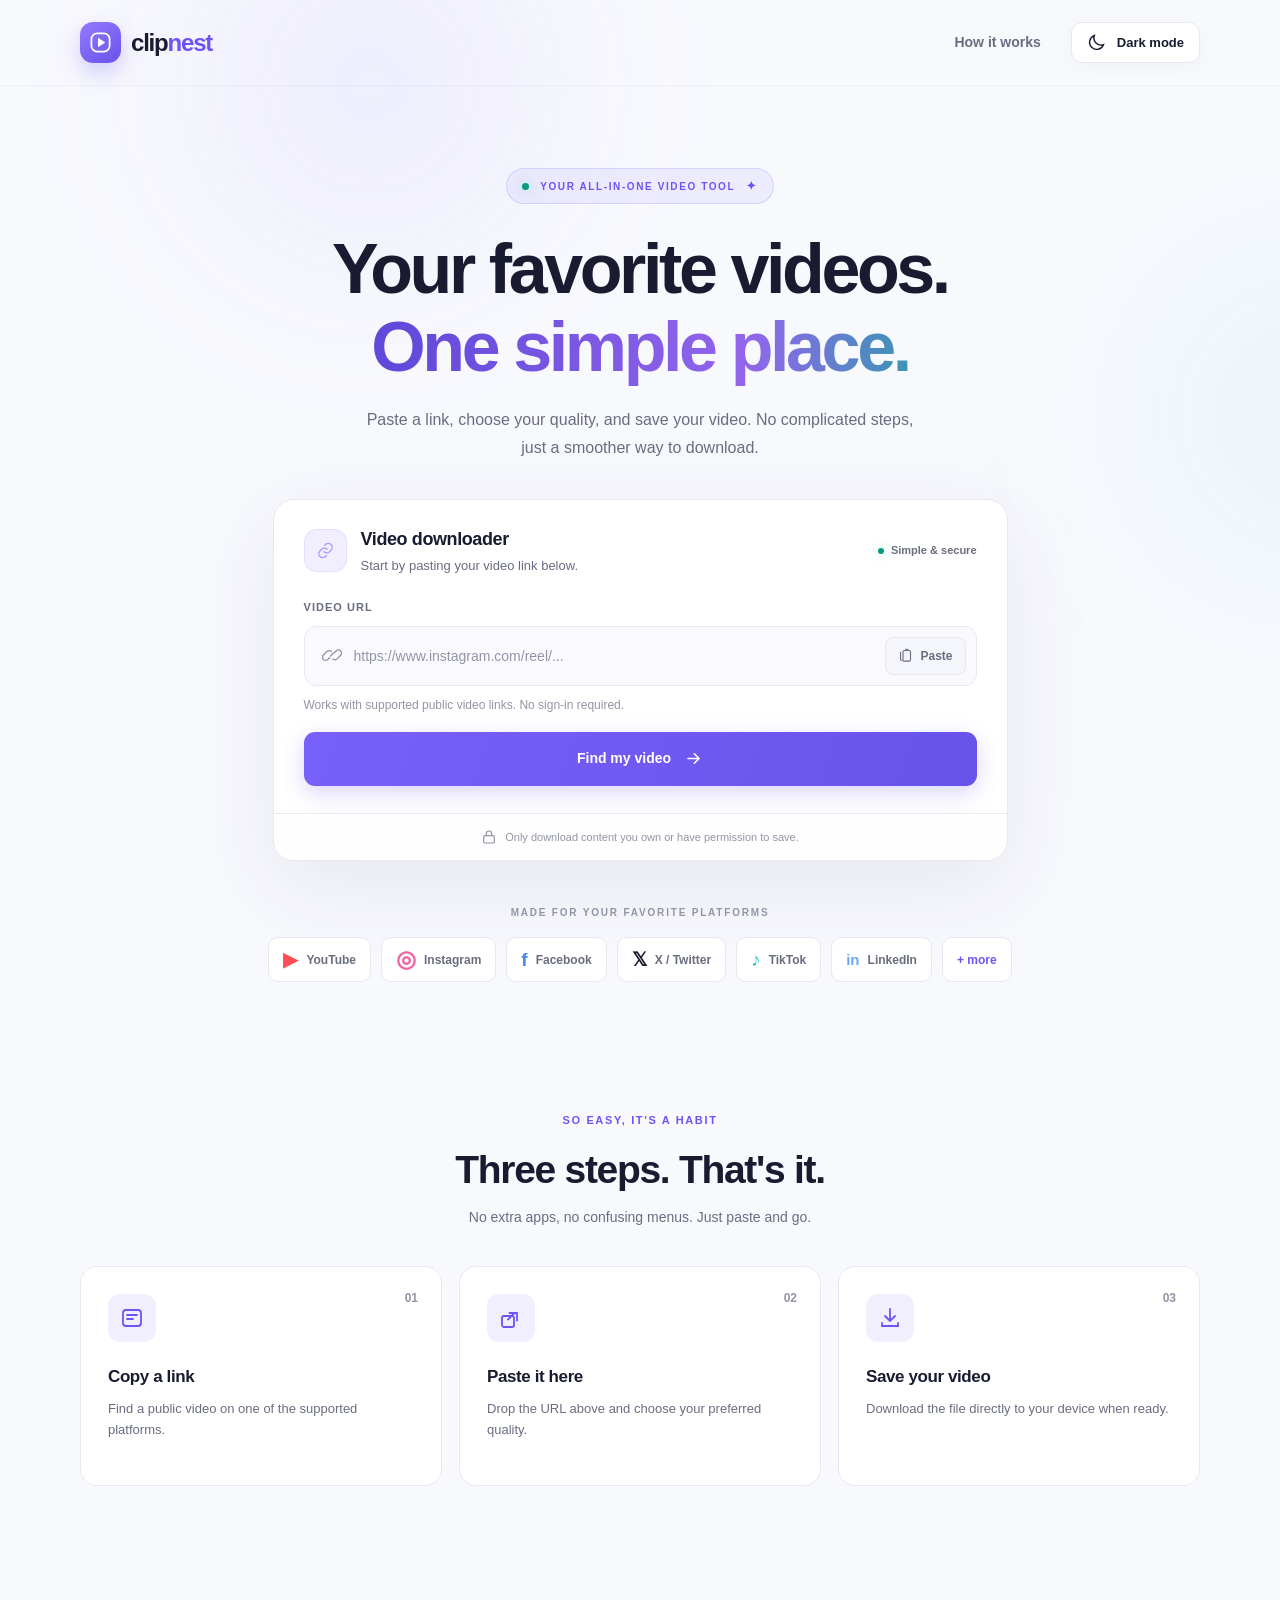
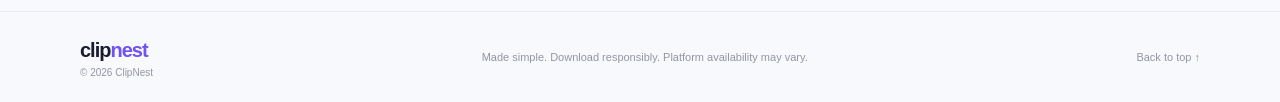
==== static/index.html @ 939d22a9 "Add files via upload" ====
<!doctype html>
<html lang="en" data-theme="dark">
<head>
  <meta charset="utf-8">
  <meta name="viewport" content="width=device-width, initial-scale=1">
  <meta name="theme-color" content="#0b0d16">
  <meta name="description" content="ClipNest is a clean, simple place to save public videos you're permitted to download from supported platforms.">
  <title>ClipNest — Every video, one simple place</title>
  <link rel="icon" href="/static/favicon.svg" type="image/svg+xml">
  <link rel="stylesheet" href="/static/styles.css">
  <script defer src="/static/app.js"></script>
</head>
<body>
  <div class="ambient ambient-1" aria-hidden="true"></div>
  <div class="ambient ambient-2" aria-hidden="true"></div>
  <header class="site-header">
    <div class="container nav-bar">
      <a class="brand" href="/" aria-label="ClipNest home">
        <span class="brand-mark" aria-hidden="true">
          <svg width="23" height="23" viewBox="0 0 24 24" fill="none"><path d="M9.4 7.1 17 12l-7.6 4.9V7.1Z" fill="currentColor"/><rect x="2.5" y="2.5" width="19" height="19" rx="6" stroke="currentColor" stroke-width="1.8"/></svg>
        </span>
        <span>clip<span class="brand-accent">nest</span></span>
      </a>
      <div class="nav-actions">
        <a class="nav-link" href="#how-it-works">How it works</a>
        <button class="theme-toggle" id="theme-toggle" type="button" aria-label="Switch to light theme" title="Change theme">
          <svg class="icon-sun" width="19" height="19" viewBox="0 0 24 24" fill="none" stroke="currentColor" stroke-width="1.8" stroke-linecap="round"><circle cx="12" cy="12" r="4"/><path d="M12 2v2m0 16v2M4.93 4.93l1.42 1.42m11.3 11.3 1.42 1.42M2 12h2m16 0h2M4.93 19.07l1.42-1.42m11.3-11.3 1.42-1.42"/></svg>
          <svg class="icon-moon" width="19" height="19" viewBox="0 0 24 24" fill="none" stroke="currentColor" stroke-width="1.8" stroke-linecap="round"><path d="M20.8 14.7A9 9 0 0 1 9.3 3.2 9 9 0 1 0 20.8 14.7Z"/></svg>
          <span id="theme-label">Light mode</span>
        </button>
      </div>
    </div>
  </header>

  <main>
    <section class="hero container" aria-labelledby="hero-title">
      <div class="eyebrow"><span class="eyebrow-dot"></span> YOUR ALL-IN-ONE VIDEO TOOL <span class="sparkle" aria-hidden="true">✦</span></div>
      <h1 id="hero-title">Your favorite videos.<br><span class="headline-accent">One simple place.</span></h1>
      <p class="hero-subtitle">Paste a link, choose your quality, and save your video. No complicated steps, just a smoother way to download.</p>

      <div class="downloader" id="downloader">
        <div class="downloader-head">
          <div class="section-icon"><svg width="19" height="19" viewBox="0 0 24 24" fill="none" stroke="currentColor" stroke-width="1.8" stroke-linecap="round" stroke-linejoin="round"><path d="M10 13.5a5 5 0 0 0 7.07 0l2-2a5 5 0 0 0-7.07-7.07l-1.15 1.16"/><path d="M14 10.5a5 5 0 0 0-7.07 0l-2 2a5 5 0 0 0 7.07 7.07l1.15-1.16"/></svg></div>
          <div><h2>Video downloader</h2><p>Start by pasting your video link below.</p></div>
          <div class="safe-label"><span class="safe-dot"></span> Simple & secure</div>
        </div>
        <form id="url-form" class="url-form" novalidate>
          <label for="video-url" class="input-label">VIDEO URL</label>
          <div class="url-input-wrap">
            <svg class="link-symbol" width="20" height="20" viewBox="0 0 24 24" fill="none" stroke="currentColor" stroke-width="1.8" stroke-linecap="round"><path d="m10 13 4-4M8.6 15.4l-2.1 2.1a4 4 0 0 1-5.7-5.7l4.6-4.6a4 4 0 0 1 5.7 0M15.4 8.6l2.1-2.1a4 4 0 0 1 5.7 5.7l-4.6 4.6a4 4 0 0 1-5.7 0" transform="translate(1 0) scale(.92)"/></svg>
            <input id="video-url" name="url" type="url" inputmode="url" autocomplete="url" spellcheck="false" placeholder="https://www.instagram.com/reel/..." aria-describedby="url-help" required>
            <button type="button" class="paste-btn" id="paste-btn"><svg width="15" height="15" viewBox="0 0 24 24" fill="none" stroke="currentColor" stroke-width="1.8" stroke-linecap="round"><rect x="8" y="4" width="12" height="17" rx="2"/><path d="M16 4V3a1 1 0 0 0-1-1h-3M4 7v11a2 2 0 0 0 2 2"/></svg> Paste</button>
          </div>
          <p id="url-help" class="input-help">Works with supported public video links. No sign-in required.</p>
          <button id="find-btn" type="submit" class="primary-btn"> <span id="find-text">Find my video</span><svg id="find-arrow" width="19" height="19" viewBox="0 0 24 24" fill="none" stroke="currentColor" stroke-width="2" stroke-linecap="round" stroke-linejoin="round"><path d="M5 12h14m-6-6 6 6-6 6"/></svg><span id="find-loader" class="spinner" hidden></span></button>
          <div id="form-message" class="form-message" role="alert" hidden></div>
        </form>
        <div id="preview" class="preview" hidden>
          <div class="preview-divider"></div>
          <div class="preview-title">YOUR VIDEO <span class="ready-pill">✓ Link found</span></div>
          <div class="video-info">
            <div class="video-thumb"><img id="video-thumbnail" alt="Video thumbnail" referrerpolicy="no-referrer" hidden><div id="thumbnail-fallback" class="thumb-fallback"><svg width="24" height="24" viewBox="0 0 24 24" fill="currentColor"><path d="m8 5 12 7-12 7V5Z"/></svg></div></div>
            <div class="video-details"><span class="platform-tag" id="video-platform">Video</span><h3 id="video-title">Video title</h3><p id="video-meta">Ready for download</p></div>
          </div>
          <div class="download-settings"><div><label class="input-label" for="quality">VIDEO QUALITY</label><select id="quality" name="quality"><option value="best">Best available</option><option value="1080">1080p</option><option value="720" selected>720p</option><option value="480">480p</option></select></div><button id="download-btn" class="primary-btn download-btn" type="button"><svg width="19" height="19" viewBox="0 0 24 24" fill="none" stroke="currentColor" stroke-width="2" stroke-linecap="round" stroke-linejoin="round"><path d="M12 3v12m-5-5 5 5 5-5M4 17v4h16v-4"/></svg> Download video</button></div>
          <div id="job-progress" class="job-progress" hidden><div class="progress-label"><span id="progress-text">Preparing video...</span><strong id="progress-percent"></strong></div><div class="progress-track"><div class="progress-fill" id="progress-fill"></div></div><p id="progress-note" class="progress-note">Please keep this page open while we prepare your file.</p></div>
          <div id="job-message" class="form-message" role="alert" hidden></div>
          <a id="ready-link" class="ready-link" href="#" hidden><svg width="18" height="18" viewBox="0 0 24 24" fill="none" stroke="currentColor" stroke-width="2" stroke-linecap="round"><path d="M12 3v12m-5-5 5 5 5-5M4 17v4h16v-4"/></svg> Save your file</a>
        </div>
        <div class="downloader-footer"><svg width="16" height="16" viewBox="0 0 24 24" fill="none" stroke="currentColor" stroke-width="1.8" stroke-linecap="round"><rect x="4" y="10" width="16" height="11" rx="2"/><path d="M8 10V7a4 4 0 0 1 8 0v3"/></svg> Only download content you own or have permission to save.</div>
      </div>

      <div class="platforms" aria-label="Supported platforms"><p>MADE FOR YOUR FAVORITE PLATFORMS</p>
        <div class="platform-row">
          <span class="platform-chip"><span class="chip-icon youtube">▶</span> YouTube</span>
          <span class="platform-chip"><span class="chip-icon instagram">◎</span> Instagram</span>
          <span class="platform-chip"><span class="chip-icon facebook">f</span> Facebook</span>
          <span class="platform-chip"><span class="chip-icon x-brand">𝕏</span> X / Twitter</span>
          <span class="platform-chip"><span class="chip-icon tiktok">♪</span> TikTok</span>
          <span class="platform-chip"><span class="chip-icon linkedin">in</span> LinkedIn</span>
          <span class="platform-chip more-chip">+ more</span>
        </div>
      </div>
    </section>

    <section id="how-it-works" class="how-section container" aria-labelledby="how-heading"><div class="section-heading"><div class="mini-label">SO EASY, IT'S A HABIT</div><h2 id="how-heading">Three steps. That's it.</h2><p>No extra apps, no confusing menus. Just paste and go.</p></div>
      <div class="step-grid"><article class="step-card"><span class="step-index">01</span><div class="step-icon"><svg width="24" height="24" viewBox="0 0 24 24" fill="none" stroke="currentColor" stroke-width="1.8" stroke-linecap="round"><rect x="3" y="4" width="18" height="16" rx="3"/><path d="M7 9h10M7 13h6"/></svg></div><h3>Copy a link</h3><p>Find a public video on one of the supported platforms.</p></article>
      <article class="step-card"><span class="step-index">02</span><div class="step-icon"><svg width="24" height="24" viewBox="0 0 24 24" fill="none" stroke="currentColor" stroke-width="1.8" stroke-linecap="round"><path d="M9 13.5 15 7.5M10.5 7H18v7.5"/><rect x="3" y="10" width="12" height="11" rx="2"/></svg></div><h3>Paste it here</h3><p>Drop the URL above and choose your preferred quality.</p></article>
      <article class="step-card"><span class="step-index">03</span><div class="step-icon"><svg width="24" height="24" viewBox="0 0 24 24" fill="none" stroke="currentColor" stroke-width="1.8" stroke-linecap="round"><path d="M12 3v12m-5-5 5 5 5-5M4 17v3h16v-3"/></svg></div><h3>Save your video</h3><p>Download the file directly to your device when ready.</p></article></div>
    </section>
  </main>
  <footer class="site-footer"><div class="container footer-inner"><div class="footer-brand">clip<span>nest</span><small>© <span id="year"></span> ClipNest</small></div><p>Made simple. Download responsibly. Platform availability may vary.</p><a href="#hero-title">Back to top ↑</a></div></footer>
</body>
</html>
---- static/styles.css ----
:root{color-scheme:dark;--bg:#0c0d16;--panel:#161824;--panel-2:#1d202d;--text:#f8f9ff;--muted:#a1a4b7;--subtle:#74788c;--line:#2b2d3b;--accent:#816cff;--accent-2:#a79af9;--accent-contrast:#fff;--success:#23cba5;--field:#10121d;--chip:#1a1c28;--shadow:0 35px 110px rgba(0,0,0,.23)}
html[data-theme="light"]{color-scheme:light;--bg:#f8f9fd;--panel:#fff;--panel-2:#f5f5fc;--text:#191b30;--muted:#696d80;--subtle:#9295a4;--line:#e8e8f0;--accent:#6c51ed;--accent-2:#7053f2;--accent-contrast:#fff;--success:#049b7e;--field:#fafafe;--chip:#fff;--shadow:0 25px 90px rgba(58,52,115,.085)}
*{box-sizing:border-box}html{scroll-behavior:smooth}body{position:relative;margin:0;min-height:100vh;background:var(--bg);color:var(--text);font-family:Inter,ui-sans-serif,-apple-system,BlinkMacSystemFont,"Segoe UI",sans-serif;line-height:1.5;overflow-x:hidden;transition:background .3s,color .3s}button,input,select{font:inherit}button{cursor:pointer}a{color:inherit;text-decoration:none}[hidden]{display:none!important}::selection{background:#7e6cff55}.container{width:min(1120px,calc(100% - 48px));margin-inline:auto}.ambient{pointer-events:none;position:absolute;z-index:-1;border-radius:999px;filter:blur(80px)}.ambient-1{top:-180px;left:calc(50% - 550px);height:530px;width:560px;background:radial-gradient(circle,rgba(116,86,255,.17),transparent 67%)}.ambient-2{top:150px;right:-320px;height:530px;width:580px;background:radial-gradient(circle,rgba(17,179,180,.075),transparent 66%)}html[data-theme="light"] .ambient-1{background:radial-gradient(circle,rgba(126,98,249,.105),transparent 67%)}
.site-header{height:86px;border-bottom:1px solid rgba(139,143,177,.095)}.nav-bar{height:100%;display:flex;align-items:center;justify-content:space-between}.brand{display:flex;align-items:center;gap:10px;font-size:24px;font-weight:800;letter-spacing:-1.2px}.brand-mark{height:41px;width:41px;background:linear-gradient(145deg,#947aff,#6952e9);display:grid;place-items:center;color:white;border-radius:13px;box-shadow:0 9px 22px #7660f34c}.brand-accent,.footer-brand>span{color:var(--accent-2)}.nav-actions{display:flex;align-items:center;gap:30px}.nav-link{font-size:14px;font-weight:600;color:var(--muted)}.nav-link:hover{color:var(--text)}.theme-toggle{display:flex;gap:11px;align-items:center;background:var(--panel);border:1px solid var(--line);color:var(--text);padding:10px 15px;border-radius:11px;font-size:13px;font-weight:650;box-shadow:0 4px 20px #00000008;transition:border-color .2s,transform .2s}.theme-toggle:hover{border-color:var(--accent);transform:translateY(-1px)}.icon-moon{display:none}html[data-theme="light"] .icon-sun{display:none}html[data-theme="light"] .icon-moon{display:block}
.hero{text-align:center;padding-top:82px}.eyebrow{display:inline-flex;align-items:center;gap:11px;background:rgba(130,108,255,.09);border:1px solid rgba(131,109,255,.21);color:var(--accent-2);border-radius:40px;padding:8px 15px;font-size:10px;letter-spacing:1.6px;font-weight:800}.eyebrow-dot,.safe-dot{display:inline-block;border-radius:50%;height:7px;width:7px;background:var(--success);box-shadow:0 0 12px rgba(35,203,165,.4)}.sparkle{font-size:12px;color:var(--accent-2)}h1,h2,h3,p{margin-top:0}h1{font-size:clamp(42px,5.7vw,70px);line-height:1.12;letter-spacing:-3.4px;font-weight:800;max-width:900px;margin:26px auto 19px}.headline-accent{background:linear-gradient(95deg,#947aff 5%,#a6a4ff 70%,#63bbd9);color:transparent;background-clip:text;-webkit-background-clip:text}html[data-theme="light"] .headline-accent{background-image:linear-gradient(90deg,#5f47d9,#9265eb 70%,#3b95b5)}.hero-subtitle{font-size:16px;line-height:1.75;color:var(--muted);max-width:560px;margin:0 auto 37px}
.downloader{width:min(735px,100%);margin:0 auto;text-align:left;background:var(--panel);border:1px solid var(--line);border-radius:21px;box-shadow:var(--shadow);overflow:hidden}.downloader-head{padding:26px 30px 24px;display:flex;align-items:center;gap:14px}.section-icon{flex-shrink:0;width:43px;height:43px;display:grid;place-items:center;color:#aa9fff;background:rgba(129,108,255,.11);border:1px solid rgba(129,108,255,.13);border-radius:13px}.downloader-head h2{font-size:18px;font-weight:760;letter-spacing:-.4px;margin:0 0 3px}.downloader-head p{font-size:13px;color:var(--muted);margin:0}.safe-label{margin-left:auto;color:var(--muted);font-size:11px;font-weight:600;display:flex;align-items:center;gap:7px;white-space:nowrap}.safe-dot{height:6px;width:6px}.url-form{padding:0 30px 27px}.input-label{display:block;font-size:11px;font-weight:750;letter-spacing:1.05px;color:var(--muted);margin-bottom:10px}.url-input-wrap{display:flex;align-items:center;gap:10px;height:60px;padding:0 10px 0 17px;border-radius:12px;background:var(--field);border:1px solid var(--line);transition:border-color .2s,box-shadow .2s}.url-input-wrap:focus-within{border-color:var(--accent);box-shadow:0 0 0 3px #806cff1b}.link-symbol{flex:0 0 auto;color:var(--subtle)}#video-url{height:100%;flex:1;min-width:0;outline:0;border:0;background:none;color:var(--text);font-size:14px}#video-url::placeholder{color:var(--subtle)}.paste-btn{flex-shrink:0;display:flex;align-items:center;gap:7px;padding:9px 12px;border:1px solid var(--line);background:var(--panel-2);color:var(--muted);font-size:12px;font-weight:650;border-radius:8px}.paste-btn:hover{color:var(--accent-2);border-color:var(--accent)}.input-help{margin:10px 0 18px;color:var(--subtle);font-size:12px}.primary-btn{border:0;background:linear-gradient(110deg,#7860fa,#6853ea);color:var(--accent-contrast);border-radius:11px;padding:15px 20px;min-height:54px;display:flex;align-items:center;justify-content:center;gap:13px;width:100%;font-weight:730;font-size:14px;box-shadow:0 7px 22px rgba(97,77,233,.23);transition:transform .18s,filter .18s}.primary-btn:hover:not(:disabled){filter:brightness(1.13);transform:translateY(-1px)}.primary-btn:disabled{opacity:.65;cursor:wait}.primary-btn svg{flex:0 0 auto}.spinner{width:19px;height:19px;border:2px solid #ffffff70;border-top-color:white;border-radius:50%;animation:spin .8s linear infinite}@keyframes spin{to{transform:rotate(360deg)}}.form-message{background:#e5484d15;color:#fa888d;border:1px solid #fa888d3c;border-radius:10px;padding:11px 14px;font-size:13px;line-height:1.6;margin-top:15px}html[data-theme="light"] .form-message{color:#a02f43}.downloader-footer{display:flex;align-items:center;justify-content:center;gap:8px;border-top:1px solid var(--line);color:var(--subtle);font-size:11px;padding:15px 10px;background:color-mix(in srgb,var(--panel),var(--bg) 15%)}.downloader-footer svg{flex-shrink:0}
.preview{padding:0 30px 25px}.preview-divider{height:1px;background:var(--line);margin-bottom:21px}.preview-title{font-size:11px;font-weight:800;letter-spacing:1px;color:var(--muted);display:flex;align-items:center;justify-content:space-between;margin-bottom:16px}.ready-pill{font-size:11px;color:var(--success);font-weight:730;letter-spacing:0}.video-info{display:flex;align-items:center;gap:17px;margin-bottom:23px}.video-thumb{height:97px;width:160px;max-width:32%;flex-shrink:0;border-radius:10px;overflow:hidden;background:var(--panel-2)}.video-thumb img{width:100%;height:100%;object-fit:cover}.thumb-fallback{display:grid;place-items:center;color:var(--accent-2);width:100%;height:100%;background:linear-gradient(145deg,#5441b0,#28283f)}.video-details{min-width:0}.platform-tag{display:inline-block;color:var(--accent-2);background:rgba(123,96,252,.14);border-radius:5px;padding:3px 8px;font-weight:750;font-size:10px;margin-bottom:8px}.video-details h3{font-size:16px;font-weight:700;margin:0 0 4px;white-space:nowrap;overflow:hidden;text-overflow:ellipsis}.video-details p{font-size:12px;color:var(--muted);margin:0}.download-settings{display:grid;grid-template-columns:1fr 1fr;gap:14px;align-items:end}.download-settings select{width:100%;min-height:53px;background:var(--field);border:1px solid var(--line);border-radius:10px;color:var(--text);outline:none;padding:0 12px;font-size:13px}.download-settings .input-label{margin-bottom:8px}.download-settings .primary-btn{min-height:53px}.job-progress{margin-top:20px}.progress-label{display:flex;justify-content:space-between;gap:10px;font-size:13px;color:var(--muted);margin-bottom:9px}.progress-label strong{color:var(--accent-2)}.progress-track{height:7px;border-radius:10px;background:var(--line);overflow:hidden}.progress-fill{height:100%;width:3%;background:linear-gradient(90deg,#7860fa,#69c9d5);border-radius:10px;transition:width .3s}.progress-note{font-size:11px;color:var(--subtle);margin:9px 0 0}.ready-link{display:flex;margin-top:16px;justify-content:center;align-items:center;gap:10px;padding:13px 16px;border:1px solid #18b49270;color:var(--success);background:#16b49b14;border-radius:10px;font-weight:750;font-size:13px}.ready-link:hover{background:#16b49b25}
.platforms{margin:44px auto 0}.platforms>p{letter-spacing:1.8px;color:var(--subtle);font-size:10px;font-weight:800;margin:0 0 17px}.platform-row{display:flex;gap:10px;justify-content:center;flex-wrap:wrap}.platform-chip{border:1px solid var(--line);background:var(--chip);border-radius:10px;padding:10px 14px;display:flex;align-items:center;gap:8px;font-size:12px;font-weight:650;color:var(--muted)}.chip-icon{font-size:19px;font-weight:800;line-height:1}.youtube{color:#ff4d55}.instagram{color:#ee64a5;font-size:23px}.facebook{color:#4387ee}.x-brand{color:var(--text)}.tiktok{color:#38c3c7}.linkedin{color:#6ba8f7;font-size:15px}.more-chip{color:var(--accent-2)}
.how-section{padding-top:130px;padding-bottom:125px}.section-heading{text-align:center}.mini-label{font-size:11px;letter-spacing:1.65px;font-weight:800;color:var(--accent-2);margin-bottom:12px}.section-heading h2{font-size:clamp(28px,3.5vw,39px);letter-spacing:-1.3px;margin:0 0 8px}.section-heading p{font-size:14px;color:var(--muted);margin:0}.step-grid{margin-top:38px;display:grid;grid-template-columns:repeat(3,1fr);gap:17px}.step-card{min-height:220px;text-align:left;background:var(--panel);border:1px solid var(--line);border-radius:17px;padding:27px;position:relative}.step-index{position:absolute;right:23px;top:22px;color:var(--subtle);font-size:12px;font-weight:800}.step-icon{width:48px;height:48px;display:grid;place-items:center;background:rgba(126,102,245,.11);border-radius:12px;color:var(--accent-2);margin-bottom:22px}.step-card h3{font-size:17px;letter-spacing:-.4px;margin:0 0 8px}.step-card p{font-size:13px;color:var(--muted);margin:0;line-height:1.65}.site-footer{border-top:1px solid var(--line)}.footer-inner{min-height:90px;display:flex;align-items:center;justify-content:space-between;gap:22px}.footer-brand{font-size:20px;font-weight:800;letter-spacing:-1px}.footer-brand small{display:block;font-size:10px;color:var(--subtle);font-weight:450;letter-spacing:0}.footer-inner>p,.footer-inner>a{font-size:11px;color:var(--subtle);margin:0}.footer-inner>a:hover{color:var(--accent-2)}
@media(max-width:760px){.container{width:min(100% - 32px,620px)}.site-header{height:74px}.brand{font-size:22px}.brand-mark{height:36px;width:36px}.nav-actions{gap:13px}.nav-link{display:none}.theme-toggle{padding:10px}.theme-toggle span{display:none}.hero{padding-top:56px}h1{letter-spacing:-2px;font-size:clamp(36px,8.3vw,54px)}.hero-subtitle{font-size:14px;margin-bottom:29px}.downloader-head{padding:22px 19px}.url-form{padding:0 19px 21px}.preview{padding:0 19px 22px}.safe-label{display:none}.how-section{padding:90px 0}.step-grid{grid-template-columns:1fr;gap:13px}.step-card{min-height:185px}.footer-inner{padding:25px 0;align-items:start;flex-wrap:wrap}.footer-inner>p{order:3;flex:1 0 100%}.platforms{margin-top:37px}.platform-chip{padding:9px 11px}}
@media(max-width:450px){h1{font-size:36px}.eyebrow{font-size:9px;gap:7px;letter-spacing:1px}.download-settings{grid-template-columns:1fr}.downloader-head h2{font-size:16px}.downloader-head p{font-size:12px}.video-thumb{width:100px;height:85px;max-width:35%}.video-details h3{white-space:normal;display:-webkit-box;-webkit-line-clamp:2;-webkit-box-orient:vertical}.paste-btn{font-size:0;gap:0;padding:10px}.paste-btn svg{width:17px;height:17px}.input-help{line-height:1.6}}
@media(prefers-reduced-motion:reduce){*,*:before,*:after{scroll-behavior:auto!important;transition:none!important;animation:none!important}}
/* Decorative glows should never produce a horizontal scrollbar. */
html,body{overflow-x:clip}
@media(max-width:760px){.ambient-2{display:none}}
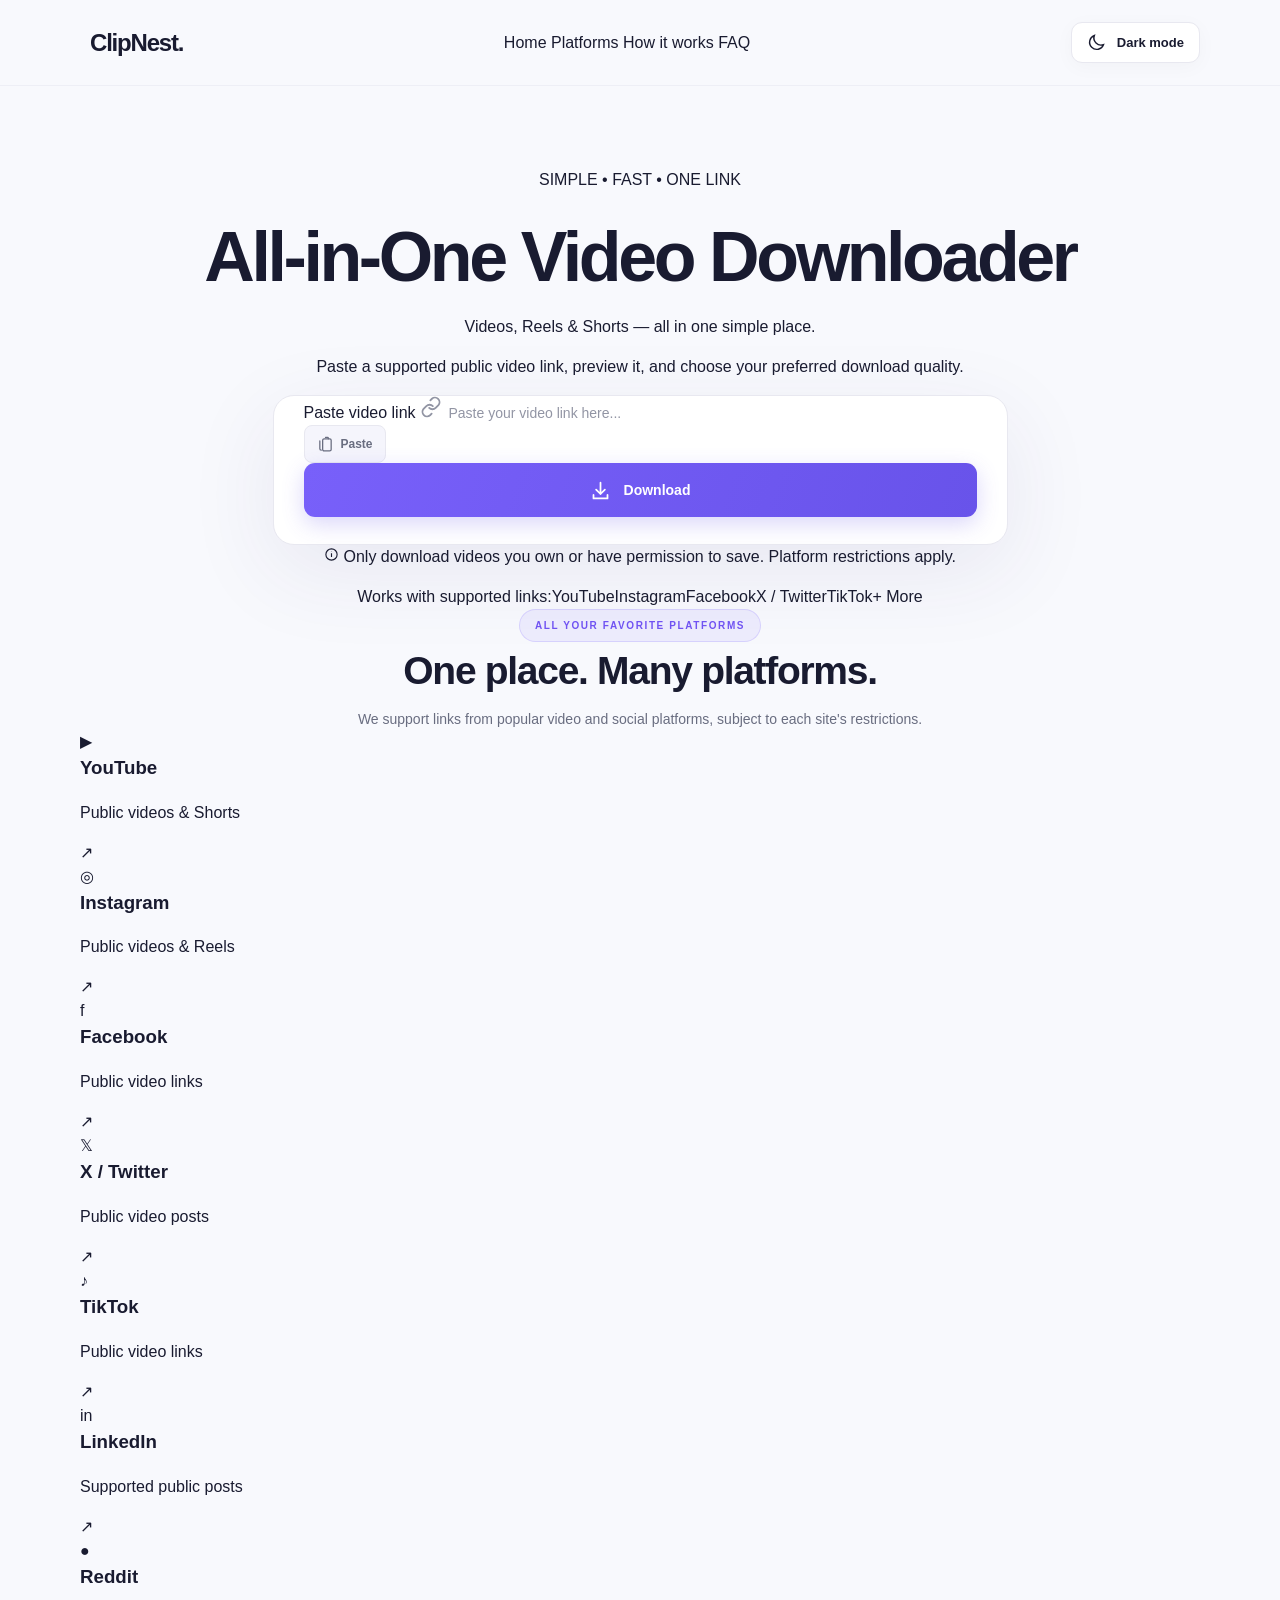
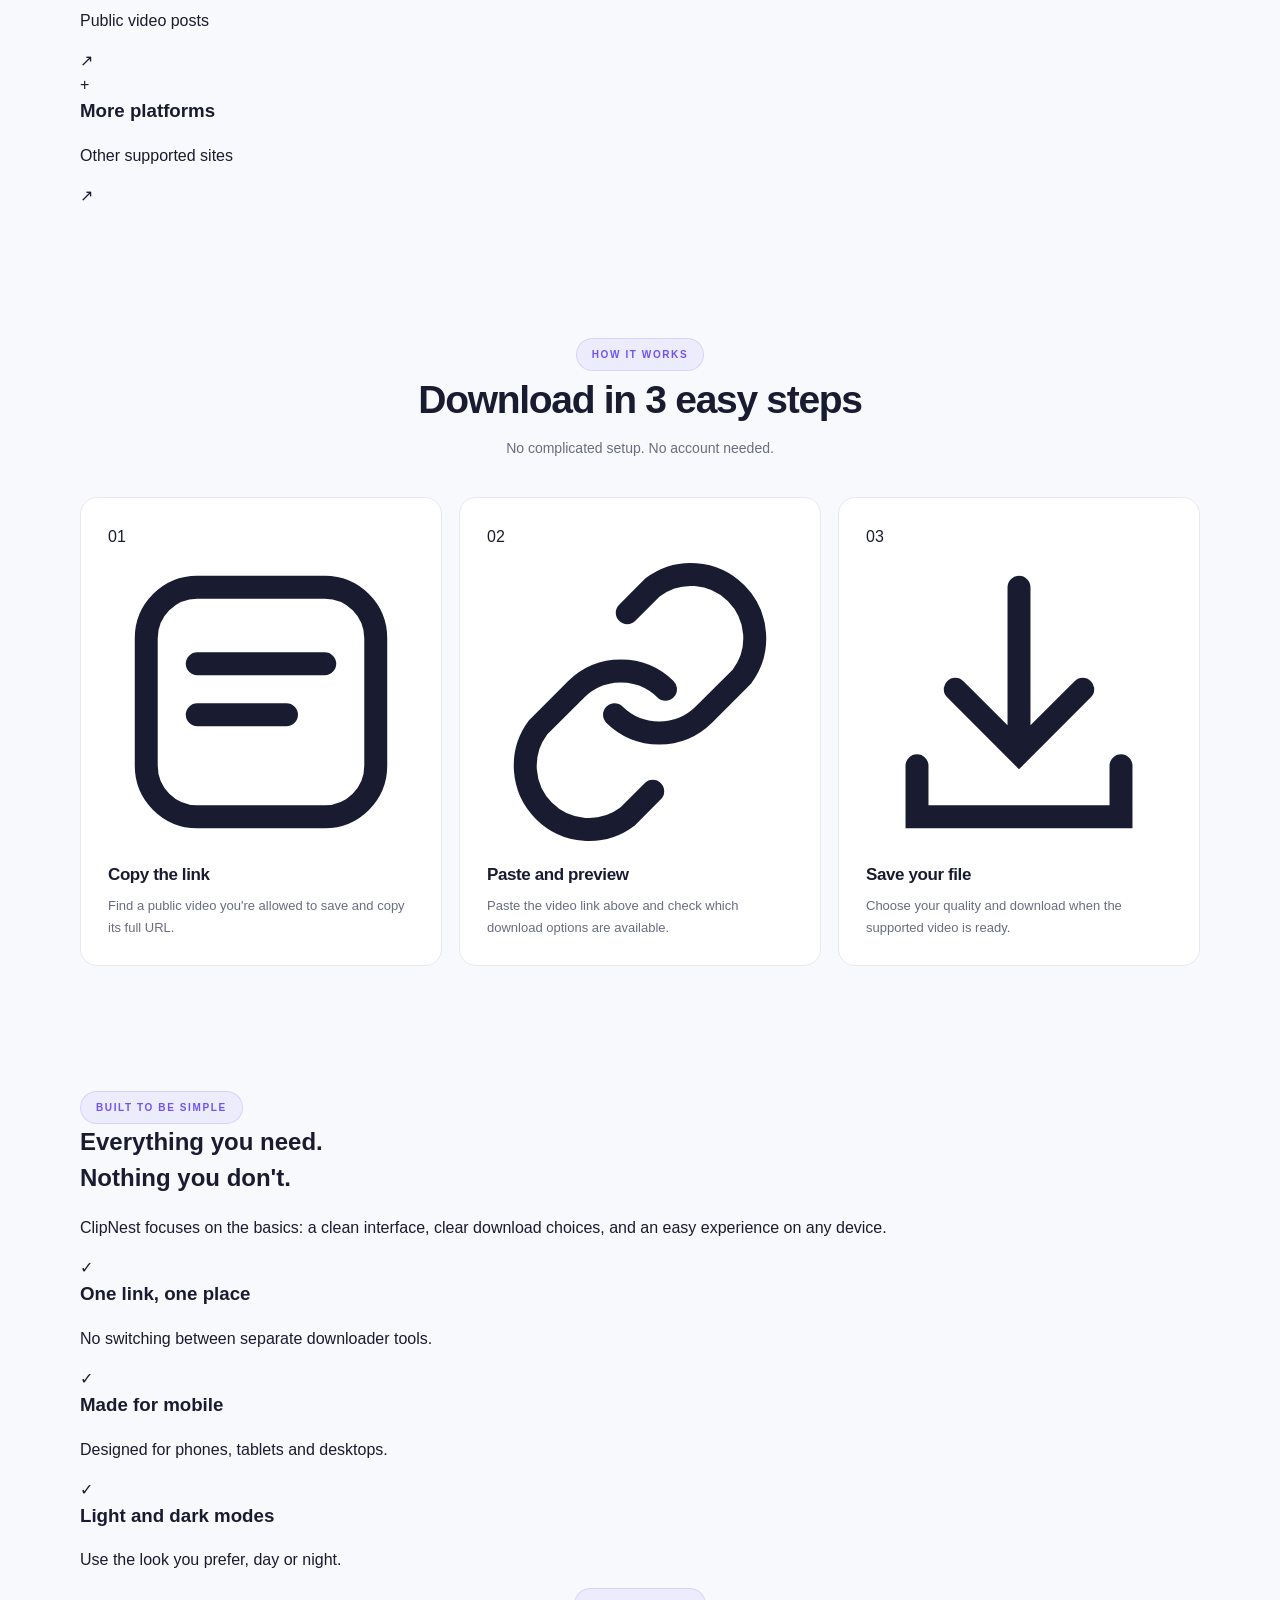
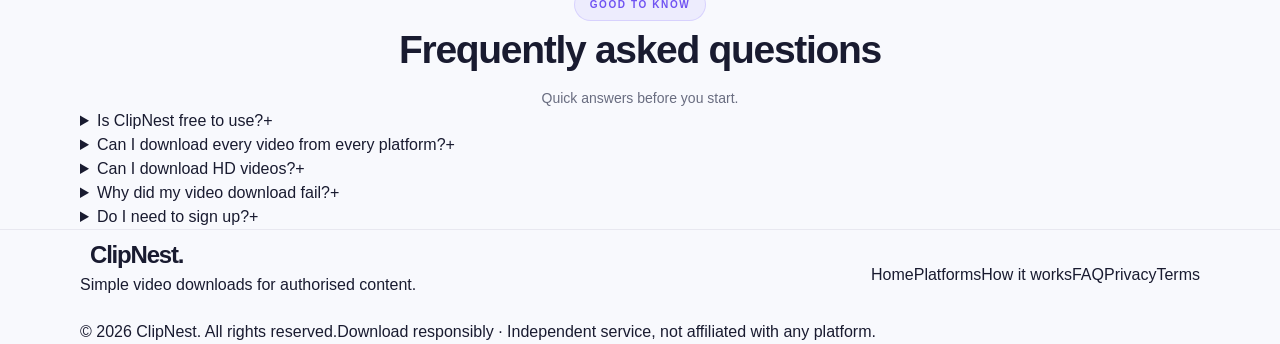
==== commit 822d5a27: "Update index.html" ====
--- a/static/index.html
+++ b/static/index.html
@@ -3,92 +3,114 @@
 <head>
   <meta charset="utf-8">
   <meta name="viewport" content="width=device-width, initial-scale=1">
-  <meta name="theme-color" content="#0b0d16">
-  <meta name="description" content="ClipNest is a clean, simple place to save public videos you're permitted to download from supported platforms.">
-  <title>ClipNest — Every video, one simple place</title>
+  <meta name="theme-color" content="#071725">
+  <meta name="description" content="ClipNest makes it easy to find download options for supported public videos you own or have permission to save. Paste a link, preview, choose a quality and save.">
+  <title>ClipNest – Free Online Video Downloader for Supported Links</title>
   <link rel="icon" href="/static/favicon.svg" type="image/svg+xml">
-  <link rel="stylesheet" href="/static/styles.css">
-  <script defer src="/static/app.js"></script>
+  <link rel="preconnect" href="https://fonts.googleapis.com">
+  <link rel="preconnect" href="https://fonts.gstatic.com" crossorigin>
+  <link href="https://fonts.googleapis.com/css2?family=Poppins:wght@400;500;600;700;800&display=swap" rel="stylesheet">
+  <link rel="stylesheet" href="/static/styles.css?v=2">
+  <script defer src="/static/site-config.js"></script>
+  <script defer src="/static/app.js?v=2"></script>
 </head>
 <body>
-  <div class="ambient ambient-1" aria-hidden="true"></div>
-  <div class="ambient ambient-2" aria-hidden="true"></div>
-  <header class="site-header">
-    <div class="container nav-bar">
-      <a class="brand" href="/" aria-label="ClipNest home">
-        <span class="brand-mark" aria-hidden="true">
-          <svg width="23" height="23" viewBox="0 0 24 24" fill="none"><path d="M9.4 7.1 17 12l-7.6 4.9V7.1Z" fill="currentColor"/><rect x="2.5" y="2.5" width="19" height="19" rx="6" stroke="currentColor" stroke-width="1.8"/></svg>
-        </span>
-        <span>clip<span class="brand-accent">nest</span></span>
-      </a>
-      <div class="nav-actions">
-        <a class="nav-link" href="#how-it-works">How it works</a>
-        <button class="theme-toggle" id="theme-toggle" type="button" aria-label="Switch to light theme" title="Change theme">
-          <svg class="icon-sun" width="19" height="19" viewBox="0 0 24 24" fill="none" stroke="currentColor" stroke-width="1.8" stroke-linecap="round"><circle cx="12" cy="12" r="4"/><path d="M12 2v2m0 16v2M4.93 4.93l1.42 1.42m11.3 11.3 1.42 1.42M2 12h2m16 0h2M4.93 19.07l1.42-1.42m11.3-11.3 1.42-1.42"/></svg>
-          <svg class="icon-moon" width="19" height="19" viewBox="0 0 24 24" fill="none" stroke="currentColor" stroke-width="1.8" stroke-linecap="round"><path d="M20.8 14.7A9 9 0 0 1 9.3 3.2 9 9 0 1 0 20.8 14.7Z"/></svg>
-          <span id="theme-label">Light mode</span>
-        </button>
+<header class="site-header">
+  <div class="container nav-bar">
+    <a class="brand" href="/" aria-label="ClipNest home">
+      <span class="brand-emblem" aria-hidden="true"><svg viewBox="0 0 32 32" fill="none"><rect x="2" y="2" width="28" height="28" rx="10" fill="currentColor"/><path d="m13 9 11 7-11 7V9Z" fill="#09253C"/></svg></span>
+      <span class="brand-name"><span>Clip</span><span class="brand-white">Nest</span><span class="brand-dot">.</span></span>
+    </a>
+    <nav class="main-nav" aria-label="Main navigation">
+      <a href="#home" class="active">Home</a>
+      <a href="#supported">Platforms</a>
+      <a href="#how-it-works">How it works</a>
+      <a href="#faq">FAQ</a>
+    </nav>
+    <button type="button" class="theme-toggle" id="theme-toggle" aria-label="Switch to light theme" title="Toggle appearance">
+      <svg class="icon-sun" width="19" height="19" viewBox="0 0 24 24" fill="none" stroke="currentColor" stroke-width="1.8" stroke-linecap="round"><circle cx="12" cy="12" r="4"/><path d="M12 2v2m0 16v2M4.93 4.93l1.42 1.42m11.3 11.3 1.42 1.42M2 12h2m16 0h2M4.93 19.07l1.42-1.42m11.3-11.3 1.42-1.42"/></svg>
+      <svg class="icon-moon" width="19" height="19" viewBox="0 0 24 24" fill="none" stroke="currentColor" stroke-width="1.8" stroke-linecap="round"><path d="M20.8 14.7A9 9 0 0 1 9.3 3.2 9 9 0 1 0 20.8 14.7Z"/></svg>
+      <span id="theme-label">Light mode</span>
+    </button>
+  </div>
+</header>
+<main>
+  <section class="hero" id="home" aria-labelledby="hero-title">
+    <div class="hero-orb hero-orb-1" aria-hidden="true"></div><div class="hero-orb hero-orb-2" aria-hidden="true"></div>
+    <div class="container hero-content">
+      <div class="hero-kicker"><span class="kicker-pulse"></span> SIMPLE • FAST • ONE LINK</div>
+      <h1 id="hero-title"><span class="text-yellow">All-in-One</span> Video Downloader</h1>
+      <p class="hero-desc">Videos, Reels & Shorts — all in one simple place.</p>
+      <p class="hero-detail">Paste a supported public video link, preview it, and choose your preferred download quality.</p>
+      <div class="downloader" id="downloader">
+        <form id="url-form" class="url-form" novalidate>
+          <div class="url-field">
+            <label class="sr-only" for="video-url">Paste video link</label>
+            <svg class="link-symbol" width="22" height="22" viewBox="0 0 24 24" fill="none" stroke="currentColor" stroke-width="2" stroke-linecap="round" stroke-linejoin="round"><path d="M10 13a5 5 0 0 0 7.1 0l3-3A5 5 0 0 0 13 3l-1.7 1.7"/><path d="M14 11a5 5 0 0 0-7.1 0l-3 3A5 5 0 0 0 11 21l1.7-1.7"/></svg>
+            <input id="video-url" name="url" type="url" inputmode="url" autocomplete="url" spellcheck="false" placeholder="Paste your video link here..." aria-describedby="url-help" required>
+            <button type="button" class="paste-btn" id="paste-btn" title="Paste from clipboard">
+              <svg width="17" height="17" viewBox="0 0 24 24" fill="none" stroke="currentColor" stroke-width="1.8" stroke-linecap="round"><rect x="8" y="4" width="12" height="17" rx="2"/><path d="M16 4V3a1 1 0 0 0-1-1h-3M4 7v11a2 2 0 0 0 2 2"/></svg> Paste
+            </button>
+          </div>
+          <button id="find-btn" type="submit" class="primary-btn">
+            <svg id="find-arrow" width="21" height="21" viewBox="0 0 24 24" fill="none" stroke="currentColor" stroke-width="2" stroke-linecap="round" stroke-linejoin="round"><path d="M12 3v13m-5-5 5 5 5-5M4 17v4h16v-4"/></svg>
+            <span id="find-text">Download</span><span id="find-loader" class="spinner" hidden></span>
+          </button>
+        </form>
+        <div id="form-message" class="form-message" role="alert" hidden></div>
+        <div id="preview" class="preview" hidden>
+          <div class="preview-heading">YOUR VIDEO <span class="ready-pill">✓ Found</span></div>
+          <div class="video-info">
+            <div class="video-thumb"><img id="video-thumbnail" alt="Video thumbnail" referrerpolicy="no-referrer" hidden><div id="thumbnail-fallback" class="thumb-fallback"><svg width="30" height="30" viewBox="0 0 24 24" fill="currentColor"><path d="m8 5 12 7-12 7V5Z"/></svg></div></div>
+            <div class="video-details"><span class="platform-tag" id="video-platform">Video</span><h3 id="video-title">Video title</h3><p id="video-meta">Ready for download</p></div>
+          </div>
+          <div class="download-settings">
+            <div><label class="input-label" for="quality">Select video quality</label><select id="quality" name="quality"><option value="best">Best available</option><option value="1080">1080p (when available)</option><option value="720" selected>720p (when available)</option><option value="480">480p (when available)</option></select></div>
+            <button id="download-btn" class="primary-btn download-btn" type="button"><svg width="19" height="19" viewBox="0 0 24 24" fill="none" stroke="currentColor" stroke-width="2" stroke-linecap="round" stroke-linejoin="round"><path d="M12 3v12m-5-5 5 5 5-5M4 17v4h16v-4"/></svg> Download video</button>
+          </div>
+          <div id="job-progress" class="job-progress" hidden><div class="progress-label"><span id="progress-text">Preparing video...</span><strong id="progress-percent"></strong></div><div class="progress-track"><div class="progress-fill" id="progress-fill"></div></div><p id="progress-note" class="progress-note">Please keep this page open while your file is prepared.</p></div>
+          <div id="job-message" class="form-message" role="alert" hidden></div>
+          <a id="ready-link" class="ready-link" href="#" hidden>↓ Save video to device</a>
+        </div>
+      </div>
+      <p class="hero-notice" id="url-help"><svg width="15" height="15" viewBox="0 0 24 24" fill="none" stroke="currentColor" stroke-width="1.8"><circle cx="12" cy="12" r="9"/><path d="M12 10v6m0-9v.5"/></svg> Only download videos you own or have permission to save. Platform restrictions apply.</p>
+      <div class="quick-tags"><span>Works with supported links:</span><span>YouTube</span><span>Instagram</span><span>Facebook</span><span>X / Twitter</span><span>TikTok</span><span>+ More</span></div>
+    </div>
+  </section>
+  <section id="supported" class="platform-section section-pad">
+    <div class="container"><div class="section-heading"><span class="eyebrow">ALL YOUR FAVORITE PLATFORMS</span><h2>One place. Many platforms.</h2><p>We support links from popular video and social platforms, subject to each site's restrictions.</p></div>
+      <div class="platform-grid">
+        <article class="platform-card"><span class="platform-icon yt">▶</span><div><h3>YouTube</h3><p>Public videos & Shorts</p></div><span class="platform-chevron">↗</span></article>
+        <article class="platform-card"><span class="platform-icon ig">◎</span><div><h3>Instagram</h3><p>Public videos & Reels</p></div><span class="platform-chevron">↗</span></article>
+        <article class="platform-card"><span class="platform-icon fb">f</span><div><h3>Facebook</h3><p>Public video links</p></div><span class="platform-chevron">↗</span></article>
+        <article class="platform-card"><span class="platform-icon x">𝕏</span><div><h3>X / Twitter</h3><p>Public video posts</p></div><span class="platform-chevron">↗</span></article>
+        <article class="platform-card"><span class="platform-icon tt">♪</span><div><h3>TikTok</h3><p>Public video links</p></div><span class="platform-chevron">↗</span></article>
+        <article class="platform-card"><span class="platform-icon in">in</span><div><h3>LinkedIn</h3><p>Supported public posts</p></div><span class="platform-chevron">↗</span></article>
+        <article class="platform-card"><span class="platform-icon reddit">●</span><div><h3>Reddit</h3><p>Public video posts</p></div><span class="platform-chevron">↗</span></article>
+        <article class="platform-card"><span class="platform-icon more">+</span><div><h3>More platforms</h3><p>Other supported sites</p></div><span class="platform-chevron">↗</span></article>
       </div>
     </div>
-  </header>
-
-  <main>
-    <section class="hero container" aria-labelledby="hero-title">
-      <div class="eyebrow"><span class="eyebrow-dot"></span> YOUR ALL-IN-ONE VIDEO TOOL <span class="sparkle" aria-hidden="true">✦</span></div>
-      <h1 id="hero-title">Your favorite videos.<br><span class="headline-accent">One simple place.</span></h1>
-      <p class="hero-subtitle">Paste a link, choose your quality, and save your video. No complicated steps, just a smoother way to download.</p>
-
-      <div class="downloader" id="downloader">
-        <div class="downloader-head">
-          <div class="section-icon"><svg width="19" height="19" viewBox="0 0 24 24" fill="none" stroke="currentColor" stroke-width="1.8" stroke-linecap="round" stroke-linejoin="round"><path d="M10 13.5a5 5 0 0 0 7.07 0l2-2a5 5 0 0 0-7.07-7.07l-1.15 1.16"/><path d="M14 10.5a5 5 0 0 0-7.07 0l-2 2a5 5 0 0 0 7.07 7.07l1.15-1.16"/></svg></div>
-          <div><h2>Video downloader</h2><p>Start by pasting your video link below.</p></div>
-          <div class="safe-label"><span class="safe-dot"></span> Simple & secure</div>
-        </div>
-        <form id="url-form" class="url-form" novalidate>
-          <label for="video-url" class="input-label">VIDEO URL</label>
-          <div class="url-input-wrap">
-            <svg class="link-symbol" width="20" height="20" viewBox="0 0 24 24" fill="none" stroke="currentColor" stroke-width="1.8" stroke-linecap="round"><path d="m10 13 4-4M8.6 15.4l-2.1 2.1a4 4 0 0 1-5.7-5.7l4.6-4.6a4 4 0 0 1 5.7 0M15.4 8.6l2.1-2.1a4 4 0 0 1 5.7 5.7l-4.6 4.6a4 4 0 0 1-5.7 0" transform="translate(1 0) scale(.92)"/></svg>
-            <input id="video-url" name="url" type="url" inputmode="url" autocomplete="url" spellcheck="false" placeholder="https://www.instagram.com/reel/..." aria-describedby="url-help" required>
-            <button type="button" class="paste-btn" id="paste-btn"><svg width="15" height="15" viewBox="0 0 24 24" fill="none" stroke="currentColor" stroke-width="1.8" stroke-linecap="round"><rect x="8" y="4" width="12" height="17" rx="2"/><path d="M16 4V3a1 1 0 0 0-1-1h-3M4 7v11a2 2 0 0 0 2 2"/></svg> Paste</button>
-          </div>
-          <p id="url-help" class="input-help">Works with supported public video links. No sign-in required.</p>
-          <button id="find-btn" type="submit" class="primary-btn"> <span id="find-text">Find my video</span><svg id="find-arrow" width="19" height="19" viewBox="0 0 24 24" fill="none" stroke="currentColor" stroke-width="2" stroke-linecap="round" stroke-linejoin="round"><path d="M5 12h14m-6-6 6 6-6 6"/></svg><span id="find-loader" class="spinner" hidden></span></button>
-          <div id="form-message" class="form-message" role="alert" hidden></div>
-        </form>
-        <div id="preview" class="preview" hidden>
-          <div class="preview-divider"></div>
-          <div class="preview-title">YOUR VIDEO <span class="ready-pill">✓ Link found</span></div>
-          <div class="video-info">
-            <div class="video-thumb"><img id="video-thumbnail" alt="Video thumbnail" referrerpolicy="no-referrer" hidden><div id="thumbnail-fallback" class="thumb-fallback"><svg width="24" height="24" viewBox="0 0 24 24" fill="currentColor"><path d="m8 5 12 7-12 7V5Z"/></svg></div></div>
-            <div class="video-details"><span class="platform-tag" id="video-platform">Video</span><h3 id="video-title">Video title</h3><p id="video-meta">Ready for download</p></div>
-          </div>
-          <div class="download-settings"><div><label class="input-label" for="quality">VIDEO QUALITY</label><select id="quality" name="quality"><option value="best">Best available</option><option value="1080">1080p</option><option value="720" selected>720p</option><option value="480">480p</option></select></div><button id="download-btn" class="primary-btn download-btn" type="button"><svg width="19" height="19" viewBox="0 0 24 24" fill="none" stroke="currentColor" stroke-width="2" stroke-linecap="round" stroke-linejoin="round"><path d="M12 3v12m-5-5 5 5 5-5M4 17v4h16v-4"/></svg> Download video</button></div>
-          <div id="job-progress" class="job-progress" hidden><div class="progress-label"><span id="progress-text">Preparing video...</span><strong id="progress-percent"></strong></div><div class="progress-track"><div class="progress-fill" id="progress-fill"></div></div><p id="progress-note" class="progress-note">Please keep this page open while we prepare your file.</p></div>
-          <div id="job-message" class="form-message" role="alert" hidden></div>
-          <a id="ready-link" class="ready-link" href="#" hidden><svg width="18" height="18" viewBox="0 0 24 24" fill="none" stroke="currentColor" stroke-width="2" stroke-linecap="round"><path d="M12 3v12m-5-5 5 5 5-5M4 17v4h16v-4"/></svg> Save your file</a>
-        </div>
-        <div class="downloader-footer"><svg width="16" height="16" viewBox="0 0 24 24" fill="none" stroke="currentColor" stroke-width="1.8" stroke-linecap="round"><rect x="4" y="10" width="16" height="11" rx="2"/><path d="M8 10V7a4 4 0 0 1 8 0v3"/></svg> Only download content you own or have permission to save.</div>
+  </section>
+  <section id="how-it-works" class="how-section section-pad">
+    <div class="container"><div class="section-heading"><span class="eyebrow">HOW IT WORKS</span><h2>Download in 3 easy steps</h2><p>No complicated setup. No account needed.</p></div>
+      <div class="step-grid">
+        <article class="step-card"><div class="step-top"><span class="step-number">01</span><span class="step-illustration"><svg viewBox="0 0 24 24" fill="none" stroke="currentColor" stroke-width="1.8" stroke-linecap="round"><rect x="3" y="3" width="18" height="18" rx="4"/><path d="M7 9h10M7 13h7"/></svg></span></div><h3>Copy the link</h3><p>Find a public video you're allowed to save and copy its full URL.</p></article>
+        <article class="step-card"><div class="step-top"><span class="step-number">02</span><span class="step-illustration"><svg viewBox="0 0 24 24" fill="none" stroke="currentColor" stroke-width="1.8" stroke-linecap="round"><path d="M10 13a5 5 0 0 0 7 0l3-3a5 5 0 0 0-7-7l-2 2M14 11a5 5 0 0 0-7 0l-3 3a5 5 0 0 0 7 7l2-2"/></svg></span></div><h3>Paste and preview</h3><p>Paste the video link above and check which download options are available.</p></article>
+        <article class="step-card"><div class="step-top"><span class="step-number">03</span><span class="step-illustration"><svg viewBox="0 0 24 24" fill="none" stroke="currentColor" stroke-width="1.8" stroke-linecap="round"><path d="M12 3v13m-5-5 5 5 5-5M4 17v4h16v-4"/></svg></span></div><h3>Save your file</h3><p>Choose your quality and download when the supported video is ready.</p></article>
       </div>
-
-      <div class="platforms" aria-label="Supported platforms"><p>MADE FOR YOUR FAVORITE PLATFORMS</p>
-        <div class="platform-row">
-          <span class="platform-chip"><span class="chip-icon youtube">▶</span> YouTube</span>
-          <span class="platform-chip"><span class="chip-icon instagram">◎</span> Instagram</span>
-          <span class="platform-chip"><span class="chip-icon facebook">f</span> Facebook</span>
-          <span class="platform-chip"><span class="chip-icon x-brand">𝕏</span> X / Twitter</span>
-          <span class="platform-chip"><span class="chip-icon tiktok">♪</span> TikTok</span>
-          <span class="platform-chip"><span class="chip-icon linkedin">in</span> LinkedIn</span>
-          <span class="platform-chip more-chip">+ more</span>
-        </div>
-      </div>
-    </section>
-
-    <section id="how-it-works" class="how-section container" aria-labelledby="how-heading"><div class="section-heading"><div class="mini-label">SO EASY, IT'S A HABIT</div><h2 id="how-heading">Three steps. That's it.</h2><p>No extra apps, no confusing menus. Just paste and go.</p></div>
-      <div class="step-grid"><article class="step-card"><span class="step-index">01</span><div class="step-icon"><svg width="24" height="24" viewBox="0 0 24 24" fill="none" stroke="currentColor" stroke-width="1.8" stroke-linecap="round"><rect x="3" y="4" width="18" height="16" rx="3"/><path d="M7 9h10M7 13h6"/></svg></div><h3>Copy a link</h3><p>Find a public video on one of the supported platforms.</p></article>
-      <article class="step-card"><span class="step-index">02</span><div class="step-icon"><svg width="24" height="24" viewBox="0 0 24 24" fill="none" stroke="currentColor" stroke-width="1.8" stroke-linecap="round"><path d="M9 13.5 15 7.5M10.5 7H18v7.5"/><rect x="3" y="10" width="12" height="11" rx="2"/></svg></div><h3>Paste it here</h3><p>Drop the URL above and choose your preferred quality.</p></article>
-      <article class="step-card"><span class="step-index">03</span><div class="step-icon"><svg width="24" height="24" viewBox="0 0 24 24" fill="none" stroke="currentColor" stroke-width="1.8" stroke-linecap="round"><path d="M12 3v12m-5-5 5 5 5-5M4 17v3h16v-3"/></svg></div><h3>Save your video</h3><p>Download the file directly to your device when ready.</p></article></div>
-    </section>
-  </main>
-  <footer class="site-footer"><div class="container footer-inner"><div class="footer-brand">clip<span>nest</span><small>© <span id="year"></span> ClipNest</small></div><p>Made simple. Download responsibly. Platform availability may vary.</p><a href="#hero-title">Back to top ↑</a></div></footer>
+    </div>
+  </section>
+  <section class="benefits-section section-pad">
+    <div class="container benefits-layout"><div><span class="eyebrow">BUILT TO BE SIMPLE</span><h2>Everything you need.<br><span class="mint-text">Nothing you don't.</span></h2><p>ClipNest focuses on the basics: a clean interface, clear download choices, and an easy experience on any device.</p></div><div class="benefit-list"><div><span>✓</span><div><h3>One link, one place</h3><p>No switching between separate downloader tools.</p></div></div><div><span>✓</span><div><h3>Made for mobile</h3><p>Designed for phones, tablets and desktops.</p></div></div><div><span>✓</span><div><h3>Light and dark modes</h3><p>Use the look you prefer, day or night.</p></div></div></div></div>
+  </section>
+  <section id="faq" class="faq-section section-pad"><div class="container"><div class="section-heading"><span class="eyebrow">GOOD TO KNOW</span><h2>Frequently asked questions</h2><p>Quick answers before you start.</p></div><div class="faq-list">
+    <details><summary>Is ClipNest free to use?<span>+</span></summary><p>The website currently offers a free demo. Speed, file size and usage limits apply to keep the shared server available.</p></details>
+    <details><summary>Can I download every video from every platform?<span>+</span></summary><p>No. Only certain public, permitted video links are supported. Private, restricted, DRM-protected and blocked videos may not work.</p></details>
+    <details><summary>Can I download HD videos?<span>+</span></summary><p>When available, choose Best, 1080p, 720p or 480p. Actual quality depends on the original video and platform response.</p></details>
+    <details><summary>Why did my video download fail?<span>+</span></summary><p>The link may require login, be restricted, exceed free-server limits or have a format the server can't access. Try a permitted public link instead.</p></details>
+    <details><summary>Do I need to sign up?<span>+</span></summary><p>No ClipNest account is required to check a supported public link.</p></details>
+  </div></div></section>
+</main>
+<footer class="site-footer"><div class="container footer-inner"><div class="footer-main"><div class="brand footer-logo"><span class="brand-emblem" aria-hidden="true"><svg viewBox="0 0 32 32" fill="none"><rect x="2" y="2" width="28" height="28" rx="10" fill="currentColor"/><path d="m13 9 11 7-11 7V9Z" fill="#09253C"/></svg></span><span class="brand-name"><span>Clip</span><span class="brand-white">Nest</span><span class="brand-dot">.</span></span></div><p>Simple video downloads for authorised content.</p></div><div class="footer-links"><a href="#home">Home</a><a href="#supported">Platforms</a><a href="#how-it-works">How it works</a><a href="#faq">FAQ</a><a href="/privacy">Privacy</a><a href="/terms">Terms</a></div></div><div class="container footer-bottom"><span>© <span id="year"></span> ClipNest. All rights reserved.</span><span>Download responsibly · Independent service, not affiliated with any platform.</span></div></footer>
 </body>
 </html>
